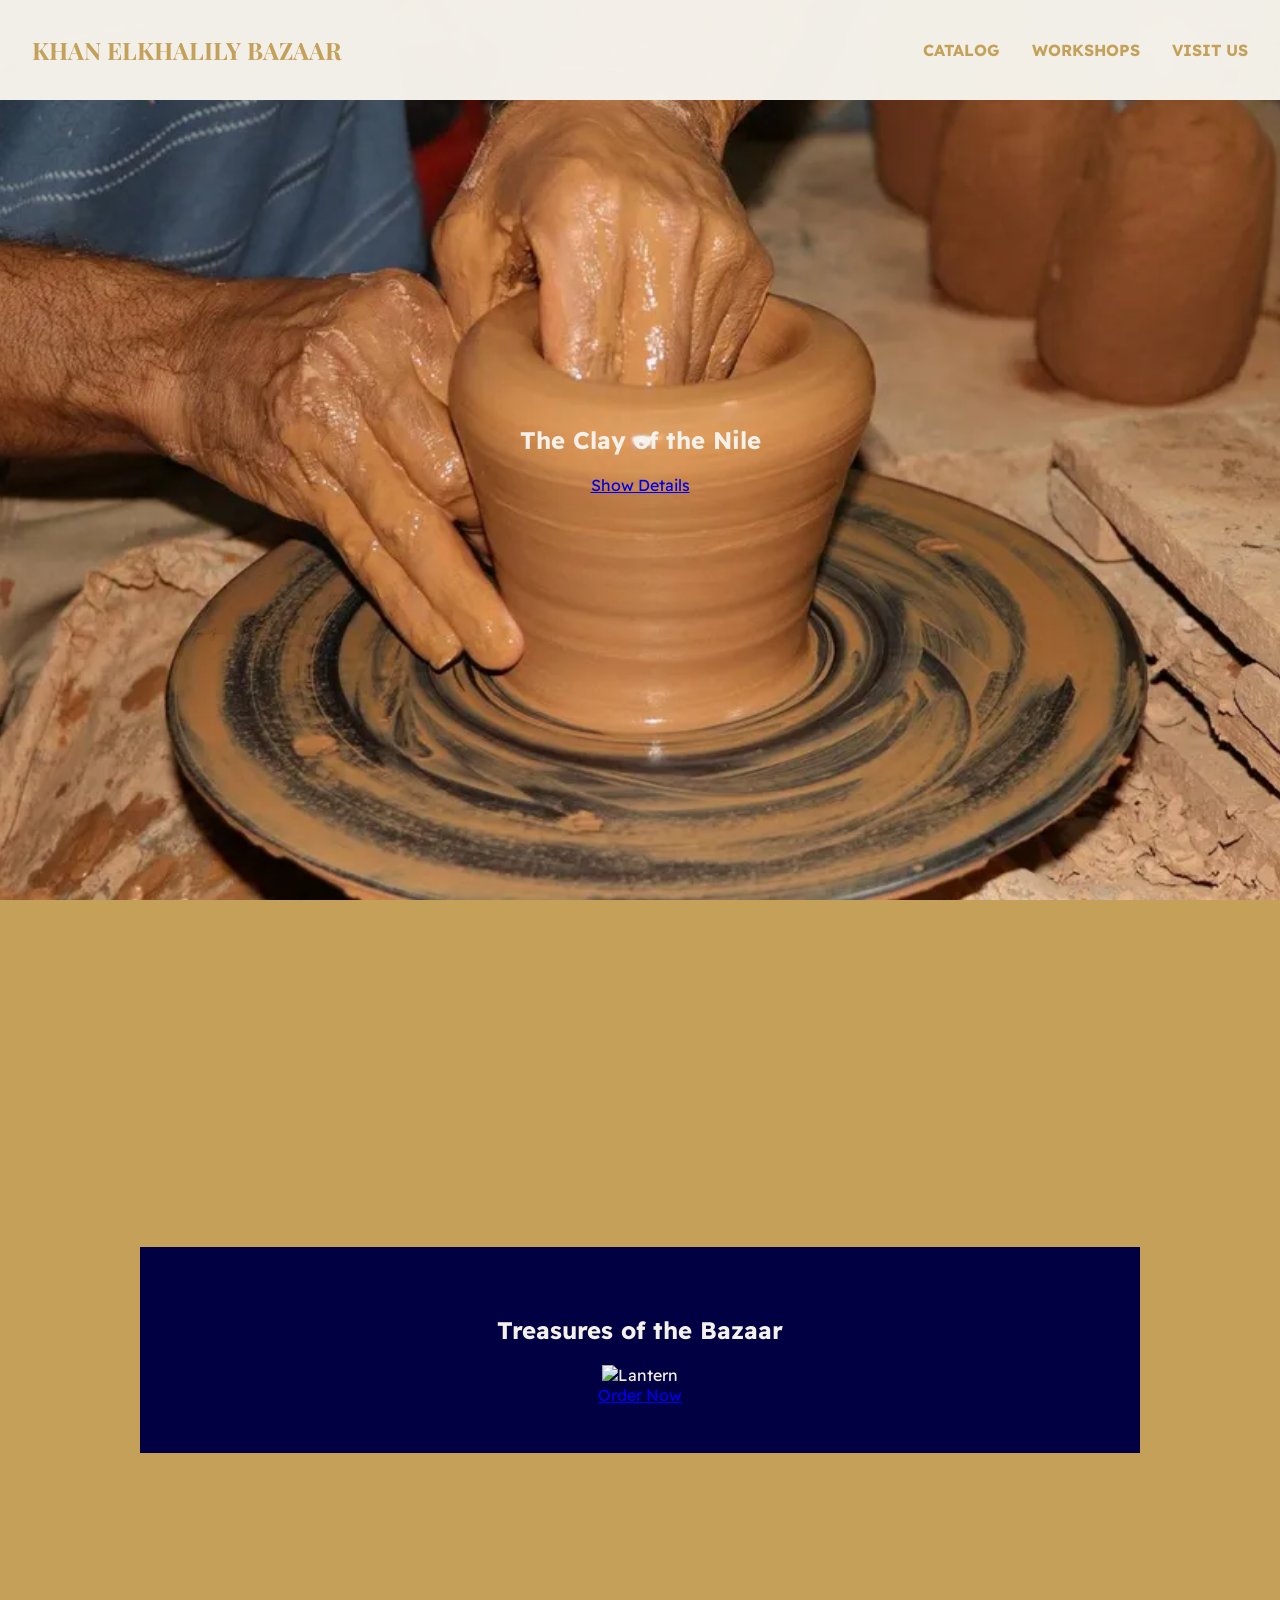
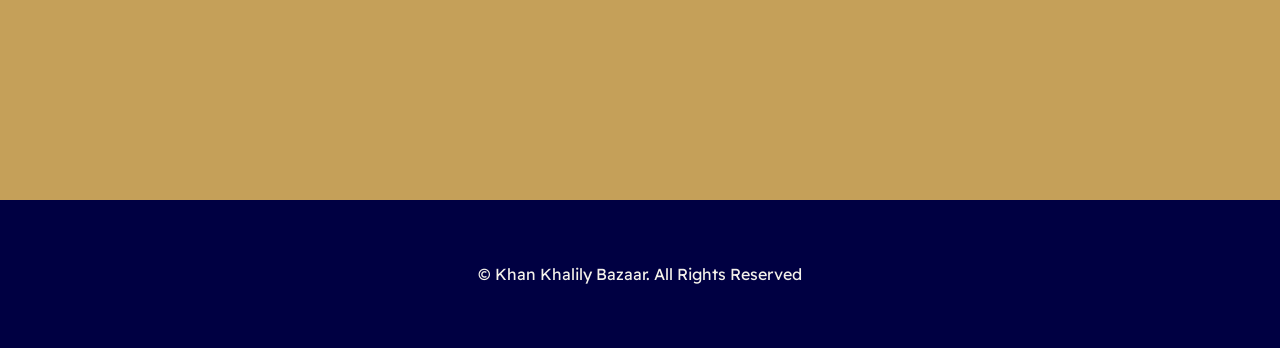
==== index.html @ 3f40263f "Visit Us Page is Working" ====
<!DOCTYPE html>
<html lang="en">

<head>
    <meta charset="UTF-8">
    <meta name="viewport" content="width=device-width, initial-scale=1.0">
    <link rel="preconnect" href="https://fonts.googleapis.com">
    <link rel="preconnect" href="https://fonts.gstatic.com" crossorigin>
    <link
        href="https://fonts.googleapis.com/css2?family=Playfair+Display:ital,wght@0,400..900;1,400..900&family=Readex+Pro:wght@160..700&display=swap"
        rel="stylesheet">
    <link rel="preconnect" href="https://fonts.googleapis.com">
    <link rel="preconnect" href="https://fonts.gstatic.com" crossorigin>
    <link href="https://fonts.googleapis.com/css2?family=Readex+Pro:wght@160..700&display=swap" rel="stylesheet">
    <link rel="stylesheet" href="style.css">
    <title>Khan Elkhalily Bazaar</title>
</head>

<body>
    <header class="site-header">
        <nav class="nav">
            <div>
                <!-- make the logo embedded with a hyperlink to home -->
                <a href="index.html" class="logo">Khan Elkhalily Bazaar</a>
            </div>
            <ul class="nav-urls">
                <!-- make the links on the far right side of the logo -->
                <li><a href="catalog.html">Catalog</a></li>
                <li><a href="workshops.html">Workshops</a></li>
                <li><a href="visit.html">Visit Us</a></li>
            </ul>
        </nav>
    </header>
    <!-- browse through workshops then redirect to its specific section in workshops.html -->
    <section class="carousel-wrapper" id="home-workshops">
        <button class="carousel-btn right-btn" onclick="scrollCarousel(1)">&#10095;</button>
        <button class="carousel-btn left-btn" onclick="scrollCarousel(-1)">&#10094;</button>


        <div class="carousel-container" id="workshop-carousel">
            <div class="carousel-slide" style="background-image:url(images/Workshops/Pottery-Fustat.webp);">
                <div class="panel-content">
                    <h2>The Clay of the Nile</h2>
                    <a href="workshops.html#pottery" class="btn-primary">Show Details</a>
                </div>
            </div>

            <div class="carousel-slide">
                <div class="panel-content">
                    <h2>Brass & Copper Art</h2>
                    <a href="workshops.html#metalwork" class="btn-primary">Show Details</a>
                </div>
            </div>
        </div>

    </section>

    <!-- browse through different products with button for each -->
    <section class="parallax-panel" id="home-catalog">
        <div class="catalog-grid-wrapper">
            <h2>Treasures of the Bazaar</h2>
            <div class="home-catalog-grid">
                <div class="catalog-card">
                    <img src="" alt="Lantern">
                    <div class="card-overlay">
                        <!-- product link to catalog, whatsapp link on catalog -->
                        <a href="#" class="btn-primary">Order Now</a>
                    </div>
                </div>

                <!-- more cards -->
            </div>
        </div>
    </section>


    <footer>
        <p>&copy; Khan Khalily Bazaar. All Rights Reserved</p>
    </footer>
    <script src="script.js"></script>
</body>

</html>
---- style.css ----
* {
    box-sizing: border-box;
}

:root {
    --bg-color: #f4f1ea;
    --accent-color: #c5a059;
    --text-color: #000042;
}

html {
    scroll-behavior: smooth;
}

body {
    font-family: 'Readex Pro', sans-serif;
    background-color: var(--bg-color);
    color: var(--text-color);
    margin: 0;
    padding: 0;
}


.site-header {
    text-align: center;
    padding: 1.5rem 2rem;
    background-color: rgba(244, 241, 234, 0.99);
    color: var(--bg-color);
    position: absolute;
    transition: ease;
    width: 100%;
    z-index: 1000;
    top: 0;
    left: 0;
    color: var(--text-color);
    transition: transform 0.4s ease, padding 0.4s ease, background-color 0.4s ease, box-shadow 0.4s ease;

}

.site-header .nav-urls {
    list-style: none;
    display: flex;
    gap: 2rem;
}


.site-header a {
    text-decoration: none;
    font-weight: bold;
    text-transform: uppercase;
    color: var(--accent-color);
}

.logo {
    text-decoration: none;
    font-family: 'Playfair Display', sans-serif;
    color: var(--accent-color);
    font-size: 1.5rem;
    font-weight: bold;
}

.nav {
    display: flex;
    justify-content: space-between;
    align-items: center;
    width: 100%;
}

.parallax-panel {
    height: 100vh;
    display: flex;
    align-items: center;
    justify-content: center;
    text-align: center;
    background-attachment: fixed;
    background-repeat: no-repeat;
    background-position: center;
    background-size: cover;

}

/* 
#home-workshops {
    background-image: url();
} */

#home-catalog {
    background-color: var(--accent-color);
    position: relative;
    z-index: 10;
    min-height: 100vh;
    align-items: center;
    display: flex;
    justify-content: center;
    width: 100%;
}

.carousel-wrapper {
    position: relative;
    height: 100vh;
    width: 100%;
    overflow-x: hidden;
}

.carousel-container {
    display: flex;
    height: 100%;
    width: 100%;
    overflow-x: auto;
    scroll-snap-type: x mandatory;
    scrollbar-width: none;
    scroll-behavior: smooth;
}

.carousel-slide {
    flex: 0 0 100%;
    height: 100%;
    display: flex;
    position: relative;
    align-items: center;
    justify-content: center;
    scroll-snap-align: start;
    background-attachment: fixed;
    background-position: center;
    background-size: cover;
    text-align: center;
    background-repeat: no-repeat;

}

.carousel-slide::before {
    content: '';
    position: absolute;
    background-color: var(--accent-color);
    opacity: 0;
    transition: opacity 0.5s ease;
    z-index: 1;
    pointer-events: none;
    top: 0;
    left: 0;
    height: 100%;
    width: 100%;
}

.carousel-slide:hover::before {
    opacity: 0.25;
}

.panel-content {
    position: relative;
    z-index: 2;
    width: 90%;
    max-width: 600px;
    text-align: center;
    color: var(--bg-color);
}

.carousel-btn {
    position: absolute;
    top: 50%;
    transform: translateY(-50%);
    background-color: transparent;
    color: #c5a059;
    border: none;
    transition: background-color 0.3s;
}

.carousel-btn:hover {
    background-color: transparent;
    color: #4a4c4e;
}

.left-btn {
    left: 2%;
}

.right-btn {
    right: 2%;
}

.catalog-grid-wrapper {
    background-color: var(--text-color);
    width: 100%;
    max-width: 1000px;
    padding: 3rem 1rem;
    color: #f4f1ea;
    align-items: center;
    left: 0;
}

.visit-hero {
    background-image: linear-gradient(rgba(26, 38, 57, 0.86), rgba(246, 211, 147, 0.729)), url(images/khan-EL-Khalili-Bazaar-EgyptaTours-1.webp);
    background-repeat: no-repeat;
    background-size: cover;
    color: var(--bg-color);
    padding: 12rem 2rem 6rem 2rem;
    text-align: center;
    z-index: 10;
    background-attachment: fixed;
}

.visit-hero h1 {
    font-size: 3.5rem;
    margin: 1rem;
    color: var(--accent-color);
    text-shadow: 2px 4px 8px rgba(26, 38, 57, 0.9);
}

.visit-hero p {
    font-size: 1rem;
    width: 600px;
    margin: 0 auto;
    opacity: 0.9;
}

.map-hours-section {
    padding: 5rem 2rem 2rem 2rem;
    background-color: var(--bg-color);
}

.map-hours-container {
    max-width: 1200px;
    margin: 0 auto;
    display: flex;
    flex-wrap: wrap;
    gap: 4rem;
}

.map-container,
.hours-container {
    flex: 1;
    min-width: 300px;
    justify-content: space-between;
    box-sizing: border-box;
    display: flex;
    flex-direction: column;
}

.map-wrapper iframe {
    border-radius: 8px;
    border: 2px solid var(--text-color);
    box-shadow: 0 10px 20px rgba(0,0,66, 0.5);
}

.hours-table {
    width: 100%;
    border-collapse: collapse;
    height: 450px;
    margin-top: 1rem;
    background-color: var(--accent-color);
    color: var(--bg-color);
    border-radius: 8px;
    overflow: hidden;
    box-shadow: 0 10px 20px rgba(0,0,66, 0.5);
}

.hours-table td {
    padding: 1.2rem 1rem;
    border-bottom: 1px solid #eee;
    /* font-weight: bold; */
}

.hours-table .time {
    /* font-weight: bold; */
    text-align: right;
    color: var(--bg-color);
}

.tips-section {
    padding: 2rem 2rem 6rem 2rem;
    background-color: var(--bg-color);
    text-align: center;
}

.tips-section h2 {
    color: var(--text-color);
    margin-bottom: 3rem;
}

.tips-grid {
    max-width: 1200px;
    margin: 0 auto;
    display: grid;
    grid-template-columns: repeat(auto-fit, minmax(300px, 1fr));
    gap: 2rem;
}

.tip-card {
    background-color: var(--bg-color);
    padding: 2.5rem 2rem;
    border-top: 4px solid var(--accent-color);
    border-radius: 4px;
    text-align: left;
    transition: transform 0.3s ease, box-shadow 0.3s ease;
}

.tip-card:hover {
    transform: translateY(-5px);
    box-shadow: 0 15px 30px rgba(0, 0, 0, 0.1);
}

.tip-card h3 {
    color: var(--text-color);
    margin-bottom: 1rem;
}


h1 {
    font-family: 'Playfair Display', sans-serif;
}

form {
    max-width: 500px;
    margin: 0;
    background: white;
    padding: 2rem;
    border-radius: 8px;
    box-shadow: 0 2px 5px rgba(0, 0, 0, 0.1);
}

label {
    display: block;
    width: 100%;
    padding: 8px;
    margin-bottom: 5px;
    font-weight: bold;
}

input,
select {
    width: 100%;
    padding: 10px;
    margin-bottom: 20px;
    border: 1px solid #ccc;
    border-radius: 4px;
    font-family: 'Readex Pro', sans-serif;
}

button {
    background-color: var(--accent-color);
    color: var(--text-color);
    padding: 12px 20px;
    border: none;
    border-radius: 4px;
    cursor: pointer;
    font-weight: bold;
    font-size: 1rem;
    /* width: 100%; */
    transition: background-color 0.3s ease, color 0.3s ease;
}

button:hover {
    background-color: var(--text-color);
    color: var(--bg-color);
}

#success-Message {
    display: none;
    text-align: center;
    padding: 2rem;
    background: white;
    border-radius: 8px;
}


footer {
    text-align: center;
    padding: 3rem;
    background-color: var(--text-color);
    color: var(--bg-color);
    width: 100%;
    bottom: 0;
    position: relative;
}
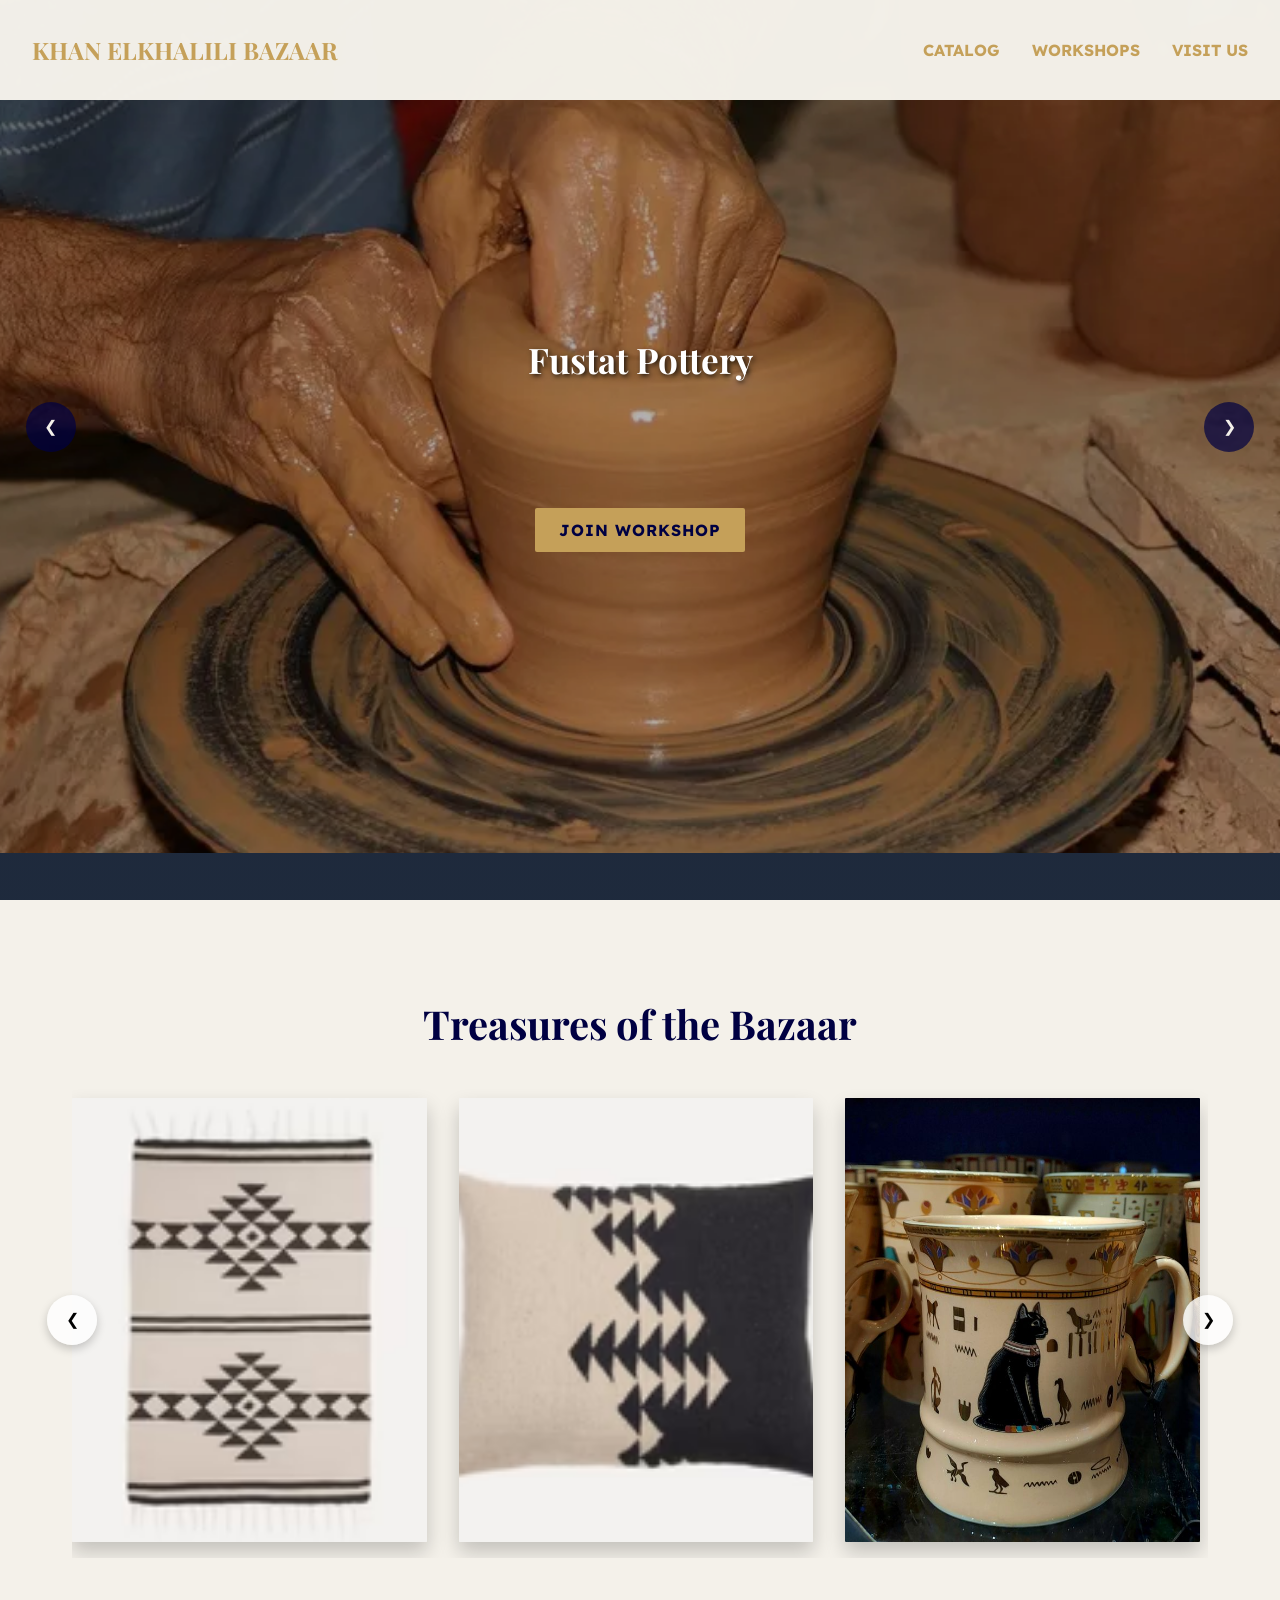
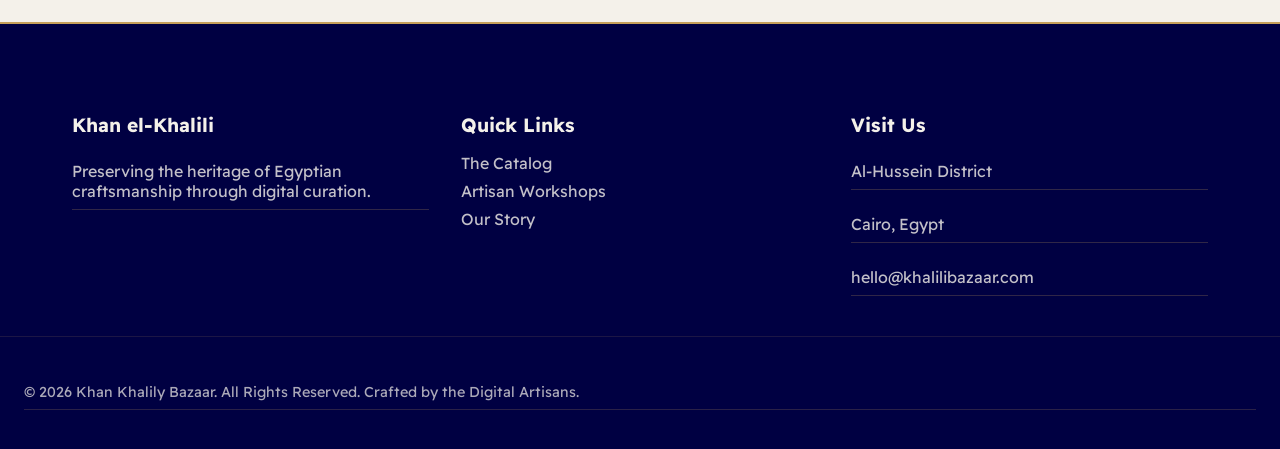
==== commit 469d7388: "mvp website is working" ====
--- a/index.html
+++ b/index.html
@@ -12,70 +12,142 @@
     <link rel="preconnect" href="https://fonts.googleapis.com">
     <link rel="preconnect" href="https://fonts.gstatic.com" crossorigin>
     <link href="https://fonts.googleapis.com/css2?family=Readex+Pro:wght@160..700&display=swap" rel="stylesheet">
+    <link rel="icon" type="image/png" href="images/fav-icon.jpg">
     <link rel="stylesheet" href="style.css">
-    <title>Khan Elkhalily Bazaar</title>
+    <title>Khan Elkhalili Bazaar</title>
 </head>
 
 <body>
     <header class="site-header">
         <nav class="nav">
             <div>
-                <!-- make the logo embedded with a hyperlink to home -->
-                <a href="index.html" class="logo">Khan Elkhalily Bazaar</a>
+                <a href="index.html" class="logo">Khan Elkhalili Bazaar</a>
             </div>
             <ul class="nav-urls">
-                <!-- make the links on the far right side of the logo -->
                 <li><a href="catalog.html">Catalog</a></li>
                 <li><a href="workshops.html">Workshops</a></li>
                 <li><a href="visit.html">Visit Us</a></li>
             </ul>
         </nav>
     </header>
-    <!-- browse through workshops then redirect to its specific section in workshops.html -->
-    <section class="carousel-wrapper" id="home-workshops">
-        <button class="carousel-btn right-btn" onclick="scrollCarousel(1)">&#10095;</button>
-        <button class="carousel-btn left-btn" onclick="scrollCarousel(-1)">&#10094;</button>
+    <section class="home-workshops-parallax">
+        <div class="workshops-overlay">
+            <div class="workshop-carousel-container">
+                <button class="carousel-btn left-btn" id="ws-left">&#10094;</button>
 
+                <div class="workshop-track" id="workshop-track">
 
-        <div class="carousel-container" id="workshop-carousel">
-            <div class="carousel-slide" style="background-image:url(images/Workshops/Pottery-Fustat.webp);">
-                <div class="panel-content">
-                    <h2>The Clay of the Nile</h2>
-                    <a href="workshops.html#pottery" class="btn-primary">Show Details</a>
-                </div>
-            </div>
+                    <div class="ws-slide">
+                        <img src="images/Workshops/Pottery-Fustat.webp" alt="Pottery Workshop">
+                        <div class="ws-slide-content">
+                            <h3>Fustat Pottery</h3>
+                            <p class="ws-desc">Shape the clay of the Nile and learn ancient wheel-throwing techniques
+                                from master artisans.</p>
+                            <a href="workshops.html#pottery" class="btn-flash">Join Workshop</a>
+                        </div>
+                    </div>
 
-            <div class="carousel-slide">
-                <div class="panel-content">
-                    <h2>Brass & Copper Art</h2>
-                    <a href="workshops.html#metalwork" class="btn-primary">Show Details</a>
-                </div>
-            </div>
-        </div>
+                    <div class="ws-slide">
+                        <img src="images/Workshops/jewellerycraftsmanship-jpg.webp" alt="MetalWork Workshop">
+                        <div class="ws-slide-content">
+                            <h3>Brass Forging</h3>
+                            <p class="ws-desc">Master the hammer and anvil to create intricate, luminous brass lanterns
+                                and bowls.</p>
+                            <a href="workshops.html#metalwork" class="btn-flash">Join Workshop</a>
+                        </div>
+                    </div>
 
-    </section>
-
-    <!-- browse through different products with button for each -->
-    <section class="parallax-panel" id="home-catalog">
-        <div class="catalog-grid-wrapper">
-            <h2>Treasures of the Bazaar</h2>
-            <div class="home-catalog-grid">
-                <div class="catalog-card">
-                    <img src="" alt="Lantern">
-                    <div class="card-overlay">
-                        <!-- product link to catalog, whatsapp link on catalog -->
-                        <a href="#" class="btn-primary">Order Now</a>
+                    <div class="ws-slide">
+                        <img src="images/Workshops/weaving-no-person.jpg" alt="Weaving Workshop">
+                        <div class="ws-slide-content">
+                            <h3>Arabesque Weaving</h3>
+                            <p class="ws-desc">Sit at a traditional loom and weave vibrant cottons and silks. Understand
+                                the mathematics and patience behind Egypt's world-renowned textiles.</p>
+                            <a href="workshops.html#Weaving" class="btn-flash">Join Workshop</a>
+                        </div>
                     </div>
                 </div>
 
-                <!-- more cards -->
+                <button class="carousel-btn right-btn" id="ws-right">&#10095;</button>
             </div>
         </div>
     </section>
 
+    <section id="home-catalog">
+        <div class="catalog-slider-wrapper">
+            <h2>Treasures of the Bazaar</h2>
 
-    <footer>
-        <p>&copy; Khan Khalily Bazaar. All Rights Reserved</p>
+            <div class="slider-container">
+                <!-- Navigation Arrows -->
+                <button class="slider-btn prev-btn" id="slide-left">&#10094;</button>
+
+                <!-- The Sliding Track -->
+                <div class="slider-track" id="catalog-track">
+
+                    <!-- Product 1 -->
+                    <div class="catalog-card">
+                        <img src="images/BaladiHome_Rug_Amal01_150x150.avif" alt="Baladi Home Rug">
+                        <div class="card-overlay">
+                            <h3>Amal Rug</h3>
+                            <a href="catalog.html" class="btn-primary">View Catalog</a>
+                        </div>
+                    </div>
+
+                    <!-- Product 2 -->
+                    <div class="catalog-card">
+                        <img src="images/BaladiHome_Pillow_Nour01_150x150.avif" alt="Baladi Home Pillow">
+                        <div class="card-overlay">
+                            <h3>Nour Pillow</h3>
+                            <a href="catalog.html" class="btn-primary">View Catalog</a>
+                        </div>
+                    </div>
+
+                    <!-- Product 3 -->
+                    <div class="catalog-card">
+                        <img src="images/products/vintage egyptian mug.jpg" alt="Vintage Egyptian Mug">
+                        <div class="card-overlay">
+                            <h3>Vintage Mug</h3>
+                            <a href="catalog.html" class="btn-primary">View Catalog</a>
+                        </div>
+                    </div>
+
+                    <!-- Product 4 (Placeholder to show scrolling) -->
+                    <div class="catalog-card">
+                        <img src="images/BaladiHome_Rug_Amal01_150x150.avif" alt="Placeholder">
+                        <div class="card-overlay">
+                            <h3>Brass Lantern</h3>
+                            <a href="catalog.html" class="btn-primary">View Catalog</a>
+                        </div>
+                    </div>
+
+                </div>
+
+                <button class="slider-btn next-btn" id="slide-right">&#10095;</button>
+            </div>
+        </div>
+    </section>
+    <footer class="site-footer">
+        <div class="footer-grid">
+            <div class="footer-col">
+                <h4>Khan el-Khalili</h4>
+                <p>Preserving the heritage of Egyptian craftsmanship through digital curation.</p>
+            </div>
+            <div class="footer-col">
+                <h4>Quick Links</h4>
+                <a href="catalog.html">The Catalog</a>
+                <a href="workshops.html">Artisan Workshops</a>
+                <a href="#">Our Story</a>
+            </div>
+            <div class="footer-col">
+                <h4>Visit Us</h4>
+                <p>Al-Hussein District</p>
+                <p>Cairo, Egypt</p>
+                <p>hello@khalilibazaar.com</p>
+            </div>
+        </div>
+        <div class="footer-bottom">
+            <p>&copy; 2026 Khan Khalily Bazaar. All Rights Reserved. Crafted by the Digital Artisans.</p>
+        </div>
     </footer>
     <script src="script.js"></script>
 </body>
--- a/style.css
+++ b/style.css
@@ -26,7 +26,7 @@
     padding: 1.5rem 2rem;
     background-color: rgba(244, 241, 234, 0.99);
     color: var(--bg-color);
-    position: absolute;
+    position: fixed;
     transition: ease;
     width: 100%;
     z-index: 1000;
@@ -35,6 +35,13 @@
     color: var(--text-color);
     transition: transform 0.4s ease, padding 0.4s ease, background-color 0.4s ease, box-shadow 0.4s ease;
 
+}
+
+.site-header.compact {
+    padding: 0.5rem 2rem;
+    background: rgba(26, 38, 57, 0.95);
+    backdrop-filter: blur(10px);
+    box-shadow: 0 4px 20px rgba(0, 0, 66, 0.2);
 }
 
 .site-header .nav-urls {
@@ -66,130 +73,329 @@
     width: 100%;
 }
 
-.parallax-panel {
-    height: 100vh;
+/* ===== INDEX.HTML STYLES ===== */
+
+.home-workshops-parallax {
+    position: relative;
+    background: linear-gradient(180deg, rgba(20, 25, 40, 0.95), rgba(26, 38, 57, 0.98));
+    background-attachment: fixed;
+    background-size: cover;
+    background-position: center;
+    min-height: 100vh;
+    display: flex;
+    align-items: stretch;
+}
+
+.workshops-overlay {
+    position: relative;
+    background: transparent;
+    padding: 0;
+    text-align: center;
+    width: 100%;
+    height: 100%;
+    display: flex;
+    flex-direction: column;
+    justify-content: center;
+}
+
+.workshop-carousel-container {
+    position: relative;
+    width: 100%;
+    margin: 0 auto;
+    flex: 1;
+    display: flex;
+    align-items: center;
+    height: 100%;
+}
+
+.workshop-track {
+    display: flex;
+    overflow-x: auto;
+    scroll-behavior: smooth;
+    padding: 0;
+    scroll-snap-type: x mandatory;
+    width: 100%;
+    flex: 1;
+    gap: 0;
+}
+
+.workshop-track::-webkit-scrollbar {
+    display: none;
+}
+
+.ws-slide {
+    position: relative;
+    min-width: 100%;
+    flex: 0 0 100%;
+    height: 100%;
+    overflow: hidden;
+    scroll-snap-align: center;
     display: flex;
     align-items: center;
     justify-content: center;
-    text-align: center;
-    background-attachment: fixed;
-    background-repeat: no-repeat;
-    background-position: center;
-    background-size: cover;
-
-}
-
-/* 
-#home-workshops {
-    background-image: url();
-} */
-
-#home-catalog {
-    background-color: var(--accent-color);
-    position: relative;
-    z-index: 10;
-    min-height: 100vh;
-    align-items: center;
-    display: flex;
-    justify-content: center;
-    width: 100%;
-}
-
-.carousel-wrapper {
-    position: relative;
-    height: 100vh;
-    width: 100%;
-    overflow-x: hidden;
-}
-
-.carousel-container {
-    display: flex;
-    height: 100%;
-    width: 100%;
-    overflow-x: auto;
-    scroll-snap-type: x mandatory;
-    scrollbar-width: none;
-    scroll-behavior: smooth;
-}
-
-.carousel-slide {
-    flex: 0 0 100%;
-    height: 100%;
-    display: flex;
-    position: relative;
+}
+
+.ws-slide img {
+    width: 100%;
+    height: 100%;
+    object-fit: cover;
+    transform: scale(1.15);
+    filter: brightness(0.7);
+    transition: transform 0.6s ease, filter 0.6s ease;
+}
+
+.ws-slide-content {
+    position: absolute;
+    width: 100%;
+    height: 100%;
+    display: flex;
+    flex-direction: column;
     align-items: center;
     justify-content: center;
-    scroll-snap-align: start;
-    background-attachment: fixed;
-    background-position: center;
-    background-size: cover;
+    padding: 5rem;
     text-align: center;
-    background-repeat: no-repeat;
-
-}
-
-.carousel-slide::before {
-    content: '';
-    position: absolute;
-    background-color: var(--accent-color);
+}
+
+.ws-slide-content h3 {
+    color: white;
+    font-family: 'Playfair Display', serif;
+    font-size: 2.2rem;
+    margin-bottom: 1rem;
+    text-shadow: 2px 2px 5px rgba(0, 0, 0, 0.8);
+    transition: transform 0.4s ease;
+}
+
+.ws-desc {
+    color: #f0f0f0;
+    font-family: 'Readex Pro', sans-serif;
+    margin-bottom: 1.5rem;
+    line-height: 1.6;
+    max-width: 600px;
     opacity: 0;
-    transition: opacity 0.5s ease;
-    z-index: 1;
-    pointer-events: none;
-    top: 0;
-    left: 0;
-    height: 100%;
-    width: 100%;
-}
-
-.carousel-slide:hover::before {
-    opacity: 0.25;
-}
-
-.panel-content {
-    position: relative;
-    z-index: 2;
-    width: 90%;
-    max-width: 600px;
-    text-align: center;
-    color: var(--bg-color);
+    transform: translateY(20px);
+    transition: opacity 0.4s ease, transform 0.4s ease;
+}
+
+/* ==========================================
+   THE HOVER STATE (Zoom Out & Darken)
+========================================== */
+.ws-slide:hover img {
+    transform: scale(1);
+    filter: brightness(0.3);
+}
+
+.ws-slide:hover .ws-desc {
+    opacity: 1;
+    transform: translateY(0);
+}
+
+.ws-slide:hover .ws-slide-content h3 {
+    transform: translateY(-10px);
 }
 
 .carousel-btn {
     position: absolute;
     top: 50%;
     transform: translateY(-50%);
-    background-color: transparent;
-    color: #c5a059;
+    background: rgba(0, 0, 66, 0.7);
+    color: var(--bg-color);
+    font-size: 1rem;
+    width: 50px;
+    height: 50px;
+    border-radius: 50%;
+    cursor: pointer;
+    z-index: 10;
     border: none;
-    transition: background-color 0.3s;
+    transition: background-color 0.3s ease, transform 0.2s ease;
 }
 
 .carousel-btn:hover {
-    background-color: transparent;
-    color: #4a4c4e;
-}
-
-.left-btn {
+    background: var(--accent-color);
+    transform: translateY(-50%) scale(1.1);
+}
+
+.carousel-btn.left-btn {
     left: 2%;
 }
 
-.right-btn {
+.carousel-btn.right-btn {
     right: 2%;
 }
 
-.catalog-grid-wrapper {
-    background-color: var(--text-color);
-    width: 100%;
-    max-width: 1000px;
-    padding: 3rem 1rem;
-    color: #f4f1ea;
+/* ==========================================
+   WORKSHOP SLIDER BUTTON ANIMATION
+========================================== */
+@keyframes buttonFlash {
+    0% {
+        box-shadow: 0 0 0 0 rgba(197, 160, 89, 0.7);
+    }
+
+    70% {
+        box-shadow: 0 0 0 15px rgba(197, 160, 89, 0);
+    }
+
+    100% {
+        box-shadow: 0 0 0 0 rgba(197, 160, 89, 0);
+    }
+}
+
+.btn-flash {
+    background: var(--accent-color);
+    color: var(--text-color);
+    padding: 12px 24px;
+    text-decoration: none;
+    font-weight: bold;
+    border-radius: 2px;
+    animation: buttonFlash 2s infinite;
+    transition: transform 0.2s ease;
+    display: inline-block;
+    border: none;
+    cursor: pointer;
+    font-family: 'Readex Pro', sans-serif;
+    text-transform: uppercase;
+    letter-spacing: 1px;
+}
+
+.btn-flash:hover {
+    transform: scale(1.05);
+}
+
+.catalog-slider-wrapper {
+    max-width: 1200px;
+    margin: 0 auto;
+    padding: 4rem 2rem;
+    text-align: center;
+}
+
+.catalog-slider-wrapper h2 {
+    font-family: 'Playfair Display';
+    font-size: 2.5rem;
+    margin-bottom: 2rem;
+    color: var(--text-color);
+}
+
+.slider-container {
+    position: relative;
+    display: flex;
     align-items: center;
+}
+
+.slider-track {
+    display: flex;
+    gap: 2rem;
+    overflow-x: auto;
+    scroll-snap-type: x mandatory;
+    scroll-behavior: smooth;
+    padding: 1rem 0;
+    width: 100%;
+    -ms-overflow-style: none;
+    scrollbar-width: none;
+}
+
+.slider-track::-webkit-scrollbar {
+    display: none;
+}
+
+.catalog-card {
+    position: relative;
+    flex: 0 0 calc(33.333% - 1.5rem);
+    min-width: 280px;
+    aspect-ratio: 4/5;
+    border-radius: 1px;
+    overflow: hidden;
+    scroll-snap-align: center;
+    box-shadow: 0 10px 20px rgba(0, 0, 0, 0.2);
+    transition: transform 0.3s ease;
+}
+
+.catalog-card:hover {
+    transform: translateY(-5px);
+}
+
+.catalog-card img {
+    width: 100%;
+    height: 100%;
+    object-fit: cover;
+    transition: transform 0.5s ease;
+}
+
+.catalog-card:hover img {
+    transform: scale(1.05);
+}
+
+.card-overlay {
+    position: absolute;
+    bottom: 0;
     left: 0;
-}
-
-.visit-hero {
-    background-image: linear-gradient(rgba(26, 38, 57, 0.86), rgba(246, 211, 147, 0.729)), url(images/khan-EL-Khalili-Bazaar-EgyptaTours-1.webp);
+    width: 100%;
+    padding: 2rem 1.5rem;
+    background: linear-gradient(to top, rgba(0, 0, 0, 0.9), transparent);
+    display: flex;
+    flex-direction: column;
+    align-items: flex-start;
+    justify-content: flex-end;
+    opacity: 0;
+    transform: translateY(20px);
+    transition: all 0.3s ease;
+}
+
+.catalog-card:hover .card-overlay {
+    opacity: 1;
+    transform: translateY(0);
+}
+
+.card-overlay h3 {
+    color: #fff;
+    margin-bottom: 10px;
+    font-size: 1.25rem;
+}
+
+.btn-primary {
+    background-color: #d4af37;
+    color: #000;
+    padding: 10px 20px;
+    text-decoration: none;
+    font-weight: bold;
+    border-radius: 2px;
+    transition: background-color 0.2s ease;
+}
+
+.btn-primary:hover {
+    background-color: #e5c158;
+}
+
+.slider-btn {
+    position: absolute;
+    top: 50%;
+    transform: translateY(-50%);
+    background: rgba(255, 255, 255, 0.8);
+    border: none;
+    border-radius: 50%;
+    width: 50px;
+    height: 50px;
+    font-size: 1rem;
+    cursor: pointer;
+    z-index: 10;
+    transition: all 0.2s ease;
+    box-shadow: 0 4px 10px rgba(0, 0, 0, 0.2);
+}
+
+.slider-btn:hover {
+    background: #fff;
+    transform: translateY(-50%) scale(1.1);
+}
+
+.prev-btn {
+    left: -25px;
+}
+
+.next-btn {
+    right: -25px;
+}
+
+/* ===== CATALOG.HTML STYLES ===== */
+
+.page-hero {
     background-repeat: no-repeat;
     background-size: cover;
     color: var(--bg-color);
@@ -199,19 +405,331 @@
     background-attachment: fixed;
 }
 
-.visit-hero h1 {
+.page-hero h1 {
     font-size: 3.5rem;
     margin: 1rem;
     color: var(--accent-color);
     text-shadow: 2px 4px 8px rgba(26, 38, 57, 0.9);
 }
 
-.visit-hero p {
+.page-hero p {
     font-size: 1rem;
     width: 600px;
     margin: 0 auto;
     opacity: 0.9;
 }
+
+.catalog-grid {
+    display: grid;
+    grid-template-columns: repeat(auto-fit, minmax(240px, 1fr));
+    gap: 2rem;
+    padding: 2rem 0;
+    max-width: 1200px;
+    margin: 0 auto;
+    grid-auto-flow: dense;
+}
+
+.product-card {
+    background: var(--bg-color);
+    border-radius: 3px;
+    overflow: hidden;
+    box-shadow: 0 10px 20px rgba(0, 0, 0, 0.03);
+    border: 1px solid transparent;
+    transition: border 0.4s ease, box-shadow 0.4s ease;
+}
+
+.product-card:hover {
+    box-shadow: 0 15px 30px rgba(0, 0, 0, 0.08);
+    border: 1px solid rgba(197, 160, 89, 0.4);
+}
+
+.product-img-wrapper {
+    position: relative;
+    width: 100%;
+    height: 240px;
+    overflow: hidden;
+}
+
+.product-img-wrapper img {
+    width: 100%;
+    height: 100%;
+    object-fit: cover;
+    transition: transform 0.5s ease;
+}
+
+.product-overlay {
+    position: absolute;
+    top: 0;
+    left: 0;
+    width: 100%;
+    height: 100%;
+    background-color: rgba(26, 38, 57, 0.4);
+    display: flex;
+    align-items: center;
+    justify-content: center;
+    opacity: 0;
+    transition: opacity 0.3s ease;
+}
+
+.product-card:hover .product-img-wrapper img {
+    transform: scale(1.05);
+}
+
+.product-card:hover .product-overlay {
+    opacity: 1;
+}
+
+.btn-quick-view {
+    background-color: var(--accent-color);
+    color: var(--text-color);
+    border: none;
+    padding: 10px 24px;
+    font-family: 'Readex Pro', sans-serif;
+    font-weight: bold;
+    text-transform: uppercase;
+    letter-spacing: 1px;
+    border-radius: 2px;
+    cursor: pointer;
+    transform: translateY(20px);
+    transition: transform 0.3s ease;
+}
+
+.product-card:hover .btn-quick-view {
+    transform: translateY(0);
+}
+
+.product-info {
+    padding: 1rem;
+    background-color: var(--bg-color);
+    text-align: left;
+}
+
+.product-category {
+    font-size: 0.6rem;
+    text-transform: uppercase;
+    letter-spacing: 1.5px;
+    color: var(--accent-color);
+    margin-bottom: 0.5rem;
+    display: block;
+}
+
+.product-title {
+    font-family: 'Playfair Display', sans-serif;
+    font-size: 1rem;
+    color: var(--text-color);
+    margin: 0 0 0.5rem 0;
+}
+
+.product-price {
+    font-family: 'Readex Pro', sans-serif;
+    font-size: .8rem;
+    font-weight: bold;
+    color: var(--text-color);
+    opacity: 0.8;
+}
+
+.feature-card {
+    grid-column: span 2;
+    height: 380px;
+}
+
+.artisan-card {
+    position: relative;
+    display: flex;
+    align-items: flex-end;
+}
+
+.artisan-card img {
+    position: absolute;
+    top: 0;
+    left: 0;
+    width: 100%;
+    height: 100%;
+    object-fit: cover;
+    z-index: 1;
+}
+
+.artisan-overlay {
+    position: relative;
+    z-index: 2;
+    background: linear-gradient(to top, rgba(26, 38, 57, 0.95), transparent);
+    width: 100%;
+    padding: 3rem 2rem 2rem 2rem;
+    color: var(--text-color);
+    transform: translateY(60px);
+    transition: transform 0.4s ease;
+}
+
+.artisan-card:hover .artisan-overlay {
+    transform: translateY(0);
+}
+
+.team-members {
+    margin-top: 1.5rem;
+    opacity: 0;
+    transition: opacity 0.4s ease 0.2s;
+}
+
+.artisan-card:hover .team-members {
+    opacity: 1;
+}
+
+.member,
+p {
+    display: flex;
+    justify-content: space-between;
+    border-bottom: 1px solid rgba(197, 160, 89, 0.3);
+    padding: 0.5rem 0;
+    color: var(--bg-color);
+}
+
+.member .name {
+    color: var(--bg-color);
+    font-weight: bold;
+}
+
+.process-card {
+    position: relative;
+    background: #000;
+}
+
+.process-card video {
+    width: 100%;
+    height: 100%;
+    object-fit: cover;
+    opacity: 0.7;
+    transition: opacity 0.4s ease;
+}
+
+.process-card:hover video {
+    opacity: 0.4;
+}
+
+.process-text {
+    position: absolute;
+    top: 50%;
+    left: 50%;
+    transform: translate(-50%, -50%);
+    text-align: center;
+    width: 80%;
+    color: var(--bg-color);
+}
+
+.process-text h3 {
+    color: var(--accent-color);
+    font-size: 2rem;
+    margin-bottom: 0.5rem;
+}
+
+.material-card {
+    position: relative;
+    display: flex;
+    align-items: center;
+    justify-content: center;
+    text-align: center;
+}
+
+.material-bg {
+    position: absolute;
+    top: 0;
+    left: 0;
+    width: 100%;
+    height: 100%;
+    background-size: cover;
+    background-position: center;
+    filter: brightness(0.6);
+    transition: filter 0.4s ease, transform 0.8s ease;
+}
+
+.material-card:hover .material-bg {
+    filter: brightness(0.4);
+    transform: scale(1.05);
+}
+
+.material-content {
+    position: relative;
+    z-index: 2;
+    padding: 2rem;
+    max-width: 400px;
+    color: var(--bg-color);
+}
+
+.badge {
+    display: inline-block;
+    background: var(--accent-color);
+    color: var(--bg-color);
+    padding: 4px 12px;
+    font-size: 0.8rem;
+    text-transform: uppercase;
+    letter-spacing: 2px;
+    margin-bottom: 1rem;
+    border-radius: 20px;
+}
+
+.product-modal {
+    padding: 0;
+    border: none;
+    border-radius: 4px;
+    background: var(--bg-color);
+    max-width: 900px;
+    width: 90%;
+    box-shadow: 0 25px 50px rgba(0, 0, 0, 0.3);
+}
+
+.product-modal::backdrop {
+    background: rgba(26, 38, 57, 0.8);
+    backdrop-filter: blur(5px);
+    -webkit-backdrop-filter: blur(5px);
+}
+
+#close-quick-view {
+    position: absolute;
+    top: 15px;
+    right: 20px;
+    font-size: 2.5rem;
+    background: none;
+    border: none;
+    color: var(--text-color);
+    cursor: pointer;
+    z-index: 10;
+    line-height: 1;
+    transition: transform 0.2s ease;
+}
+
+#close-quick-view:hover {
+    transform: scale(1.1);
+    color: var(--accent-color);
+}
+
+.product-modal-content {
+    display: flex;
+    flex-direction: row;
+    width: 100%;
+    min-height: 400px;
+}
+
+.modal-img-container {
+    flex: 1 1 50%;
+    min-width: 50%;
+    background: #111;
+}
+
+.modal-img-container img {
+    width: 100%;
+    height: 100%;
+    object-fit: cover;
+    display: block;
+}
+
+.modal-details {
+    flex: 1 1 50%;
+    padding: 3rem;
+    display: flex;
+    flex-direction: column;
+    justify-content: center;
+}
+
+/* ===== VISIT.HTML STYLES ===== */
 
 .map-hours-section {
     padding: 5rem 2rem 2rem 2rem;
@@ -237,9 +755,9 @@
 }
 
 .map-wrapper iframe {
-    border-radius: 8px;
+    border-radius: 4px;
     border: 2px solid var(--text-color);
-    box-shadow: 0 10px 20px rgba(0,0,66, 0.5);
+    box-shadow: 0 10px 20px rgba(0, 0, 66, 0.5);
 }
 
 .hours-table {
@@ -249,9 +767,9 @@
     margin-top: 1rem;
     background-color: var(--accent-color);
     color: var(--bg-color);
-    border-radius: 8px;
+    border-radius: 4px;
     overflow: hidden;
-    box-shadow: 0 10px 20px rgba(0,0,66, 0.5);
+    box-shadow: 0 10px 20px rgba(0, 0, 66, 0.5);
 }
 
 .hours-table td {
@@ -289,7 +807,7 @@
     background-color: var(--bg-color);
     padding: 2.5rem 2rem;
     border-top: 4px solid var(--accent-color);
-    border-radius: 4px;
+    border-radius: 2px;
     text-align: left;
     transition: transform 0.3s ease, box-shadow 0.3s ease;
 }
@@ -304,19 +822,228 @@
     margin-bottom: 1rem;
 }
 
+/* ===== WORKSHOPS.HTML STYLES ===== */
+
+.workshop-zigzag {
+    display: flex;
+    align-items: center;
+    max-width: 1200px;
+    margin: 6rem auto;
+    padding: 0 2rem;
+    gap: 4rem;
+}
+
+.workshop-zigzag.reverse {
+    flex-direction: row-reverse;
+}
+
+.zigzag-text {
+    flex: 1;
+}
+
+.zigzag-text h4 {
+    color: var(--accent-color);
+    font-size: 2.5rem;
+    margin-bottom: 1rem;
+}
+
+.zigzag-img {
+    flex: 1;
+    position: relative;
+}
+
+.zigzag-img img {
+    width: 100%;
+    border-radius: 4px;
+    box-shadow: 0 15px 30px rgba(0, 0, 0, 0.15);
+    position: relative;
+    z-index: 2;
+    transition: transform 0.4s ease;
+}
+
+.img-accent-border {
+    position: absolute;
+    top: 20px;
+    left: -20px;
+    width: 100%;
+    height: 100%;
+    border: 3px solid var(--accent-color);
+    border-radius: 4px;
+    z-index: 1;
+    transition: all 0.4s ease;
+}
+
+.workshop-zigzag.reverse .img-accent-border {
+    left: 20px;
+}
+
+.workshop-zigzag:hover img {
+    transform: translateY(-5px);
+}
+
+.workshop-zigzag:hover .img-accent-border {
+    transform: translate(10px, -10px);
+}
+
+.modern-modal {
+    border: none;
+    border-radius: 4px;
+    padding: 0;
+    max-width: 500px;
+    width: 90%;
+    box-shadow: 0 25px 50px rgba(0, 0, 0, 0.3);
+}
+
+.modern-modal::backdrop {
+    background-color: rgba(26, 38, 57, 0.6);
+    backdrop-filter: blur(8px);
+}
+
+.modal-content {
+    padding: 3rem 2rem;
+    background-color: var(--bg-color);
+    position: relative;
+}
+
+.close-btn {
+    position: absolute;
+    top: 15px;
+    right: 20px;
+    background: none;
+    border: none;
+    font-size: 2rem;
+    color: var(--text-color);
+    cursor: pointer;
+    transition: color 0.3s;
+}
+
+.close-btn:hover {
+    color: var(--accent-color);
+}
+
+#successMessage {
+    display: none;
+    text-align: center;
+    padding: 2rem 0;
+}
+
+#successMessage h3 {
+    color: var(--accent-color);
+    font-size: 2rem;
+    margin-bottom: 1rem;
+}
+
+#successMessage p {
+    color: var(--text-color);
+    font-size: 1.1rem;
+}
+
+@keyframes modalFadeIn {
+    from {
+        opacity: 0;
+        transform: translateY(20px);
+    }
+
+    to {
+        opacity: 1;
+        transform: translateY(0);
+    }
+}
+
+@keyframes backdropFadeIn {
+    from {
+        background-color: rgba(26, 38, 57, 0);
+        backdrop-filter: blur(0px);
+    }
+
+    to {
+        background-color: rgba(26, 38, 57, 0.6);
+        backdrop-filter: blur(8px);
+    }
+}
+
+@keyframes modalFadeOut {
+    from {
+        opacity: 1;
+        transform: translateY(0);
+    }
+
+    to {
+        opacity: 0;
+        transform: translateY(20px);
+    }
+}
+
+@keyframes backdropFadeOut {
+    from {
+        background-color: rgba(26, 38, 57, 0.6);
+        backdrop-filter: blur(8px);
+    }
+
+    to {
+        background-color: rgba(26, 38, 57, 0);
+        backdrop-filter: blur(0px);
+    }
+}
+
+.modern-modal[open] {
+    animation: modalFadeIn 0.4s ease forwards;
+}
+
+.modern-modal[open]::backdrop {
+    animation: backdropFadeIn 0.4s ease forwards;
+}
+
+.modern-modal.closing {
+    animation: modalFadeOut 0.4s ease forwards;
+}
+
+.modern-modal.closing::backdrop {
+    animation: backdropFadeOut 0.4s ease forwards;
+}
+
+.modal-details h3 {
+    font-family: 'Playfair Display', serif;
+    font-size: 2.2rem;
+    margin: 0.5rem 0;
+    color: var(--accent-color);
+}
+
+.modal-details .product-desc {
+    margin: 1.5rem 0 2rem 0;
+    line-height: 1.7;
+    opacity: 0.8;
+    max-height: 200px;
+    overflow-y: auto;
+}
+
+.product-desc {
+    color: var(--text-color);
+}
+
+.btn-whatsapp {
+    background-color: var(--accent-color);
+    color: var(--text-color);
+    text-align: center;
+    text-decoration: none;
+    padding: 12px 24px;
+    font-family: 'Readex Pro', sans-serif;
+    font-weight: bold;
+    text-transform: uppercase;
+    letter-spacing: 1px;
+    border-radius: 2px;
+    cursor: pointer;
+    transition: background-color 0.3s ease;
+}
+
+.btn-whatsapp:hover {
+    background-color: #a38143;
+}
 
 h1 {
     font-family: 'Playfair Display', sans-serif;
 }
 
-form {
-    max-width: 500px;
-    margin: 0;
-    background: white;
-    padding: 2rem;
-    border-radius: 8px;
-    box-shadow: 0 2px 5px rgba(0, 0, 0, 0.1);
-}
 
 label {
     display: block;
@@ -326,49 +1053,55 @@
     font-weight: bold;
 }
 
-input,
-select {
+input {
     width: 100%;
     padding: 10px;
     margin-bottom: 20px;
-    border: 1px solid #ccc;
+    border: 1px solid --text-color;
     border-radius: 4px;
     font-family: 'Readex Pro', sans-serif;
 }
 
-button {
-    background-color: var(--accent-color);
-    color: var(--text-color);
-    padding: 12px 20px;
-    border: none;
-    border-radius: 4px;
-    cursor: pointer;
-    font-weight: bold;
-    font-size: 1rem;
-    /* width: 100%; */
-    transition: background-color 0.3s ease, color 0.3s ease;
-}
-
-button:hover {
-    background-color: var(--text-color);
+
+.site-footer {
+    background: var(--text-color);
+    border-top: 2px solid var(--accent-color);
+    padding-top: 4rem;
+}
+
+.footer-grid {
+    display: grid;
+    grid-template-columns: repeat(auto-fit, minmax(250px, 1fr));
+    gap: 2rem;
+    max-width: 1200px;
+    margin: 0 auto;
+    padding: 0 2rem 2rem 2rem;
+}
+
+.footer-col h4 {
     color: var(--bg-color);
-}
-
-#success-Message {
-    display: none;
+    margin-bottom: 1rem;
+    font-size: 1.2rem;
+}
+
+.footer-col a,
+.footer-col p {
+    display: block;
+    color: var(--bg-color);
+    opacity: 0.8;
+    margin-bottom: 0.5rem;
+    text-decoration: none;
+}
+
+.footer-col a:hover {
+    color: var(--accent-color);
+    opacity: 1;
+}
+
+.footer-bottom {
     text-align: center;
-    padding: 2rem;
-    background: white;
-    border-radius: 8px;
-}
-
-
-footer {
-    text-align: center;
-    padding: 3rem;
-    background-color: var(--text-color);
-    color: var(--bg-color);
-    width: 100%;
-    bottom: 0;
-    position: relative;
+    padding: 1.5rem;
+    border-top: 1px solid rgba(197, 160, 89, 0.2);
+    font-size: 0.9rem;
+    opacity: 0.7;
 }
